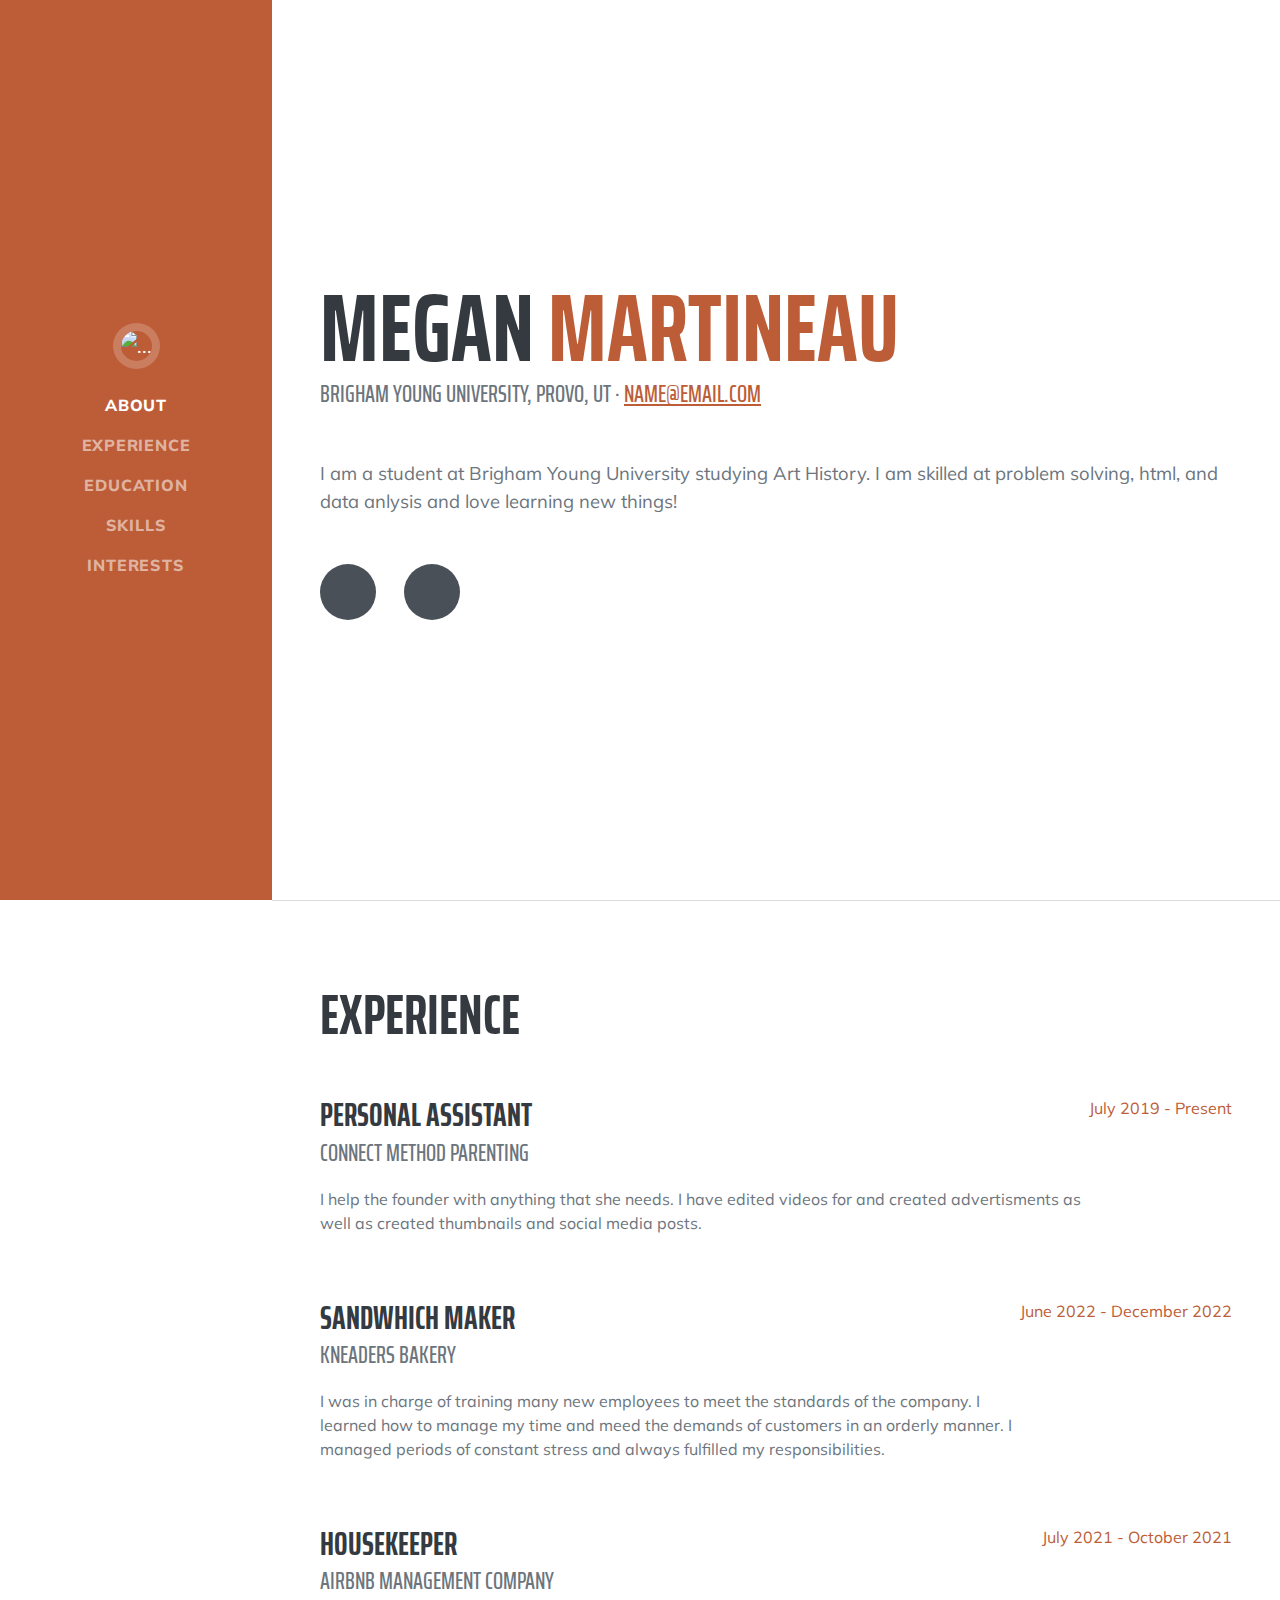
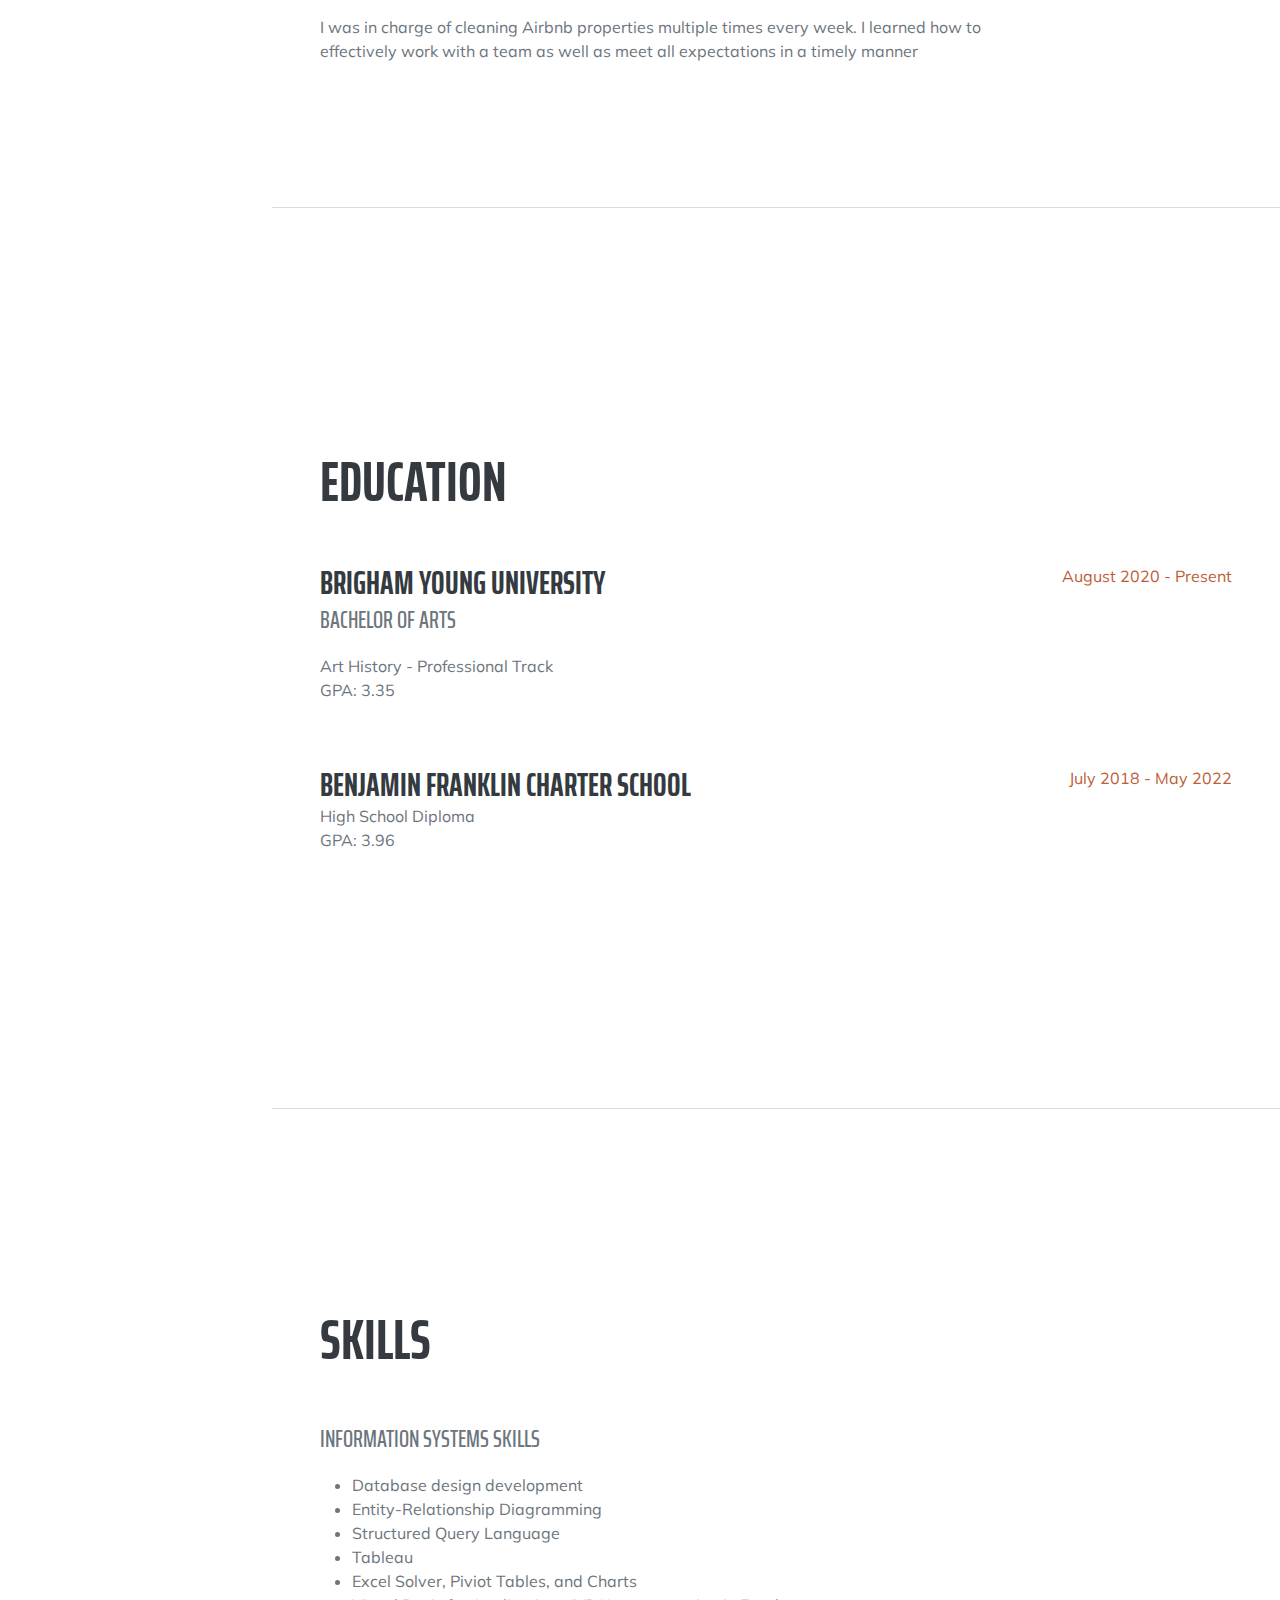
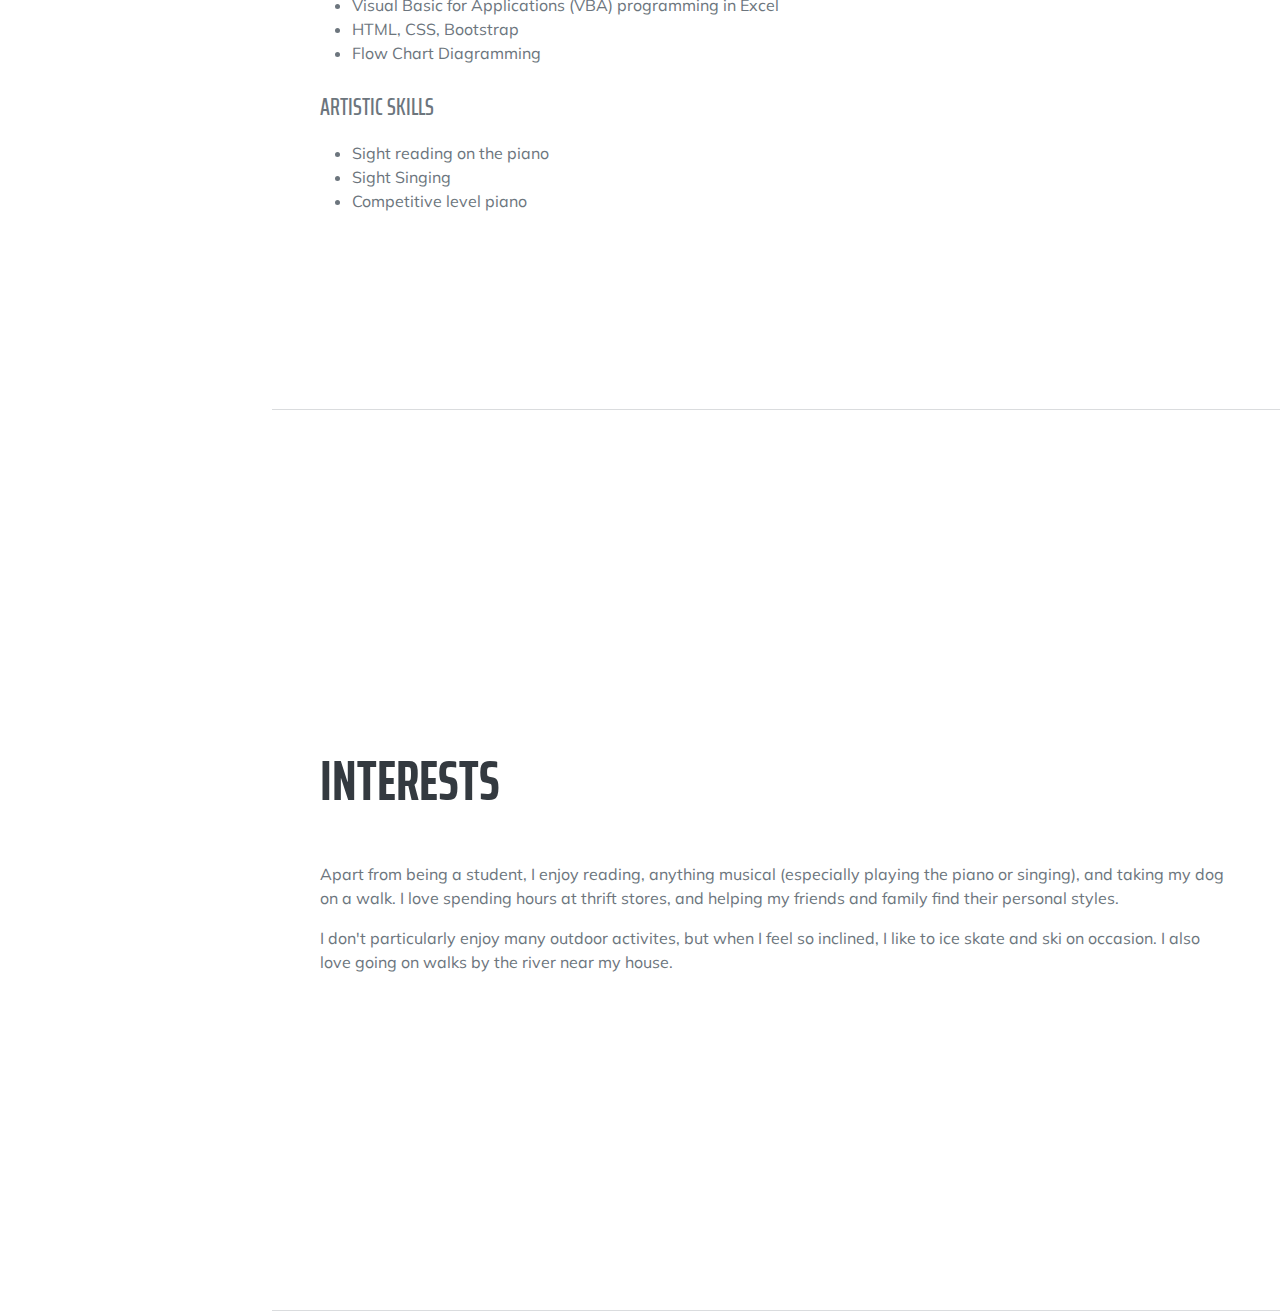
==== index.html @ 2f8fb3c6 "Add files via upload" ====
<!DOCTYPE html>
<html lang="en">
    <head>
        <meta charset="utf-8" />
        <meta name="viewport" content="width=device-width, initial-scale=1, shrink-to-fit=no" />
        <meta name="description" content="" />
        <meta name="author" content="" />
        <title>Megan Martineau</title>
        <link rel="icon" type="image/x-icon" href="assets/img/backpack.png" />
        <!-- Font Awesome icons (free version)-->
        <script src="https://use.fontawesome.com/releases/v6.1.0/js/all.js" crossorigin="anonymous"></script>
        <!-- Google fonts-->
        <link href="https://fonts.googleapis.com/css?family=Saira+Extra+Condensed:500,700" rel="stylesheet" type="text/css" />
        <link href="https://fonts.googleapis.com/css?family=Muli:400,400i,800,800i" rel="stylesheet" type="text/css" />
        <!-- Core theme CSS (includes Bootstrap)-->
        <link href="css/styles.css" rel="stylesheet" />
    </head>
    <body id="page-top">
        <!-- Navigation-->
        <nav class="navbar navbar-expand-lg navbar-dark bg-primary fixed-top" id="sideNav">
            <a class="navbar-brand js-scroll-trigger" href="#page-top">
                <span class="d-block d-lg-none">Megan Martineau</span>
                <span class="d-none d-lg-block"><img class="img-fluid img-profile mx-auto mb-2 rounded-circle" src="assets/img/megan-profile.JPG" alt="..." /></span>
            </a>
            <button class="navbar-toggler" type="button" data-bs-toggle="collapse" data-bs-target="#navbarResponsive" aria-controls="navbarResponsive" aria-expanded="false" aria-label="Toggle navigation"><span class="navbar-toggler-icon"></span></button>
            <div class="collapse navbar-collapse" id="navbarResponsive">
                <ul class="navbar-nav">
                    <li class="nav-item"><a class="nav-link js-scroll-trigger" href="#about">About</a></li>
                    <li class="nav-item"><a class="nav-link js-scroll-trigger" href="#experience">Experience</a></li>
                    <li class="nav-item"><a class="nav-link js-scroll-trigger" href="#education">Education</a></li>
                    <li class="nav-item"><a class="nav-link js-scroll-trigger" href="#skills">Skills</a></li>
                    <li class="nav-item"><a class="nav-link js-scroll-trigger" href="#interests">Interests</a></li>
                  <!--  <li class="nav-item"><a class="nav-link js-scroll-trigger" href="#awards">Awards</a></li>-->
                </ul>
            </div>
        </nav>
        <!-- Page Content-->
        <div class="container-fluid p-0">
            <!-- About-->
            <section class="resume-section" id="about">
                <div class="resume-section-content">
                    <h1 class="mb-0">
                        Megan
                        <span class="text-primary">Martineau</span>
                    </h1>
                    <div class="subheading mb-5">
                        Brigham Young University, Provo, UT ·
                        <a href="mailto:name@email.com">name@email.com</a>
                    </div>
                    <p class="lead mb-5">I am a student at Brigham Young University studying Art History. I am skilled at problem solving, html, and data anlysis and love learning new things! </p>
                    <div class="social-icons">
                        <a class="social-icon" href="https://www.linkedin.com/in/megan-martineau" target="_blank"><i class="fab fa-linkedin-in"></i></a>
                        <a class="social-icon" href="https://www.facebook.com/megan.martineau.58/" target="_blank"><i class="fab fa-facebook-f"></i></a>
                    </div>
                </div>
            </section>
            <hr class="m-0" />
            <!-- Experience-->
            <section class="resume-section" id="experience">
                <div class="resume-section-content">
                    <h2 class="mb-5">Experience</h2>
                    <div class="d-flex flex-column flex-md-row justify-content-between mb-5">
                        <div class="flex-grow-1">
                            <h3 class="mb-0">Personal Assistant</h3>
                            <div class="subheading mb-3">Connect Method Parenting</div>
                            <p>I help the founder with anything that she needs. I have edited videos for  and created advertisments as well as created thumbnails and social media posts.</p>
                        </div>
                        <div class="flex-shrink-0"><span class="text-primary">July 2019 - Present</span></div>
                    </div>
                    <div class="d-flex flex-column flex-md-row justify-content-between mb-5">
                        <div class="flex-grow-1">
                            <h3 class="mb-0">Sandwhich maker</h3>
                            <div class="subheading mb-3">Kneaders Bakery</div>
                            <p>I was in charge of training many new employees to meet the standards of the company. I learned how to manage my time and meed the demands of customers in an orderly manner. I managed periods of constant stress and always fulfilled my responsibilities.</p>
                        </div>
                        <div class="flex-shrink-0"><span class="text-primary">June 2022 - December 2022</span></div>
                    </div>
                    <div class="d-flex flex-column flex-md-row justify-content-between mb-5">
                        <div class="flex-grow-1">
                            <h3 class="mb-0">Housekeeper</h3>
                            <div class="subheading mb-3">Airbnb management company</div>
                            <p>I was in charge of cleaning Airbnb properties multiple times every week. I learned how to effectively work with a team as well as meet all expectations in a timely manner</p>
                        </div>
                        <div class="flex-shrink-0"><span class="text-primary">July 2021 - October 2021</span></div>
                    </div>
                </div>
            </section>
            <hr class="m-0" />
            <!-- Education-->
            <section class="resume-section" id="education">
                <div class="resume-section-content">
                    <h2 class="mb-5">Education</h2>
                    <div class="d-flex flex-column flex-md-row justify-content-between mb-5">
                        <div class="flex-grow-1">
                            <h3 class="mb-0">Brigham Young University</h3>
                            <div class="subheading mb-3">Bachelor of Arts</div>
                            <div>Art History - Professional Track</div>
                            <p>GPA: 3.35</p>
                        </div>
                        <div class="flex-shrink-0"><span class="text-primary">August 2020 - Present</span></div>
                    </div>
                    <div class="d-flex flex-column flex-md-row justify-content-between">
                        <div class="flex-grow-1">
                            <h3 class="mb-0">Benjamin Franklin Charter School</h3>
                            <div>High School Diploma</div>
                            <p>GPA: 3.96</p>
                        </div>
                        <div class="flex-shrink-0"><span class="text-primary">July 2018 - May 2022</span></div>
                    </div>
                </div>
            </section>
            <hr class="m-0" />
            <!-- Skills-->
            <section class="resume-section" id="skills">
                <div class="resume-section-content">
                    <h2 class="mb-5">Skills</h2>
                   <!-- <div class="subheading mb-3">Information Systems skills</div>
                    <ul class="list-inline dev-icons">
                        <li class="list-inline-item"><i class="fab fa-html5"></i></li>
                        <li class="list-inline-item"><i class="fab fa-css3-alt"></i></li>
                        <li class="list-inline-item"><i class="fab fa-js-square"></i></li>
                        <li class="list-inline-item"><i class="fab fa-angular"></i></li>
                        <li class="list-inline-item"><i class="fab fa-react"></i></li>
                        <li class="list-inline-item"><i class="fab fa-node-js"></i></li>
                        <li class="list-inline-item"><i class="fab fa-sass"></i></li>
                        <li class="list-inline-item"><i class="fab fa-less"></i></li>
                        <li class="list-inline-item"><i class="fab fa-wordpress"></i></li>
                        <li class="list-inline-item"><i class="fab fa-gulp"></i></li>
                        <li class="list-inline-item"><i class="fab fa-grunt"></i></li>
                        <li class="list-inline-item"><i class="fab fa-npm"></i></li>
                    </ul>-->
                    <div class="subheading mb-3">Information Systems skills</div>
                    <ul class="fa-ul mb-0">
                        <li>
                            <span class="fa-li"><i class="fas fa-check"></i></span>
                            Database design development
                        </li>
                        <li>
                            <span class="fa-li"><i class="fas fa-check"></i></span>
                            Entity-Relationship Diagramming
                        </li>
                        <li>
                            <span class="fa-li"><i class="fas fa-check"></i></span>
                            Structured Query Language
                        </li>
                        <li>
                            <span class="fa-li"><i class="fas fa-check"></i></span>
                            Tableau
                        </li>
                        <li>
                            <span class="fa-li"><i class="fas fa-check"></i></span>
                            Excel Solver, Piviot Tables, and Charts
                        </li>
                         <li>
                            <span class="fa-li"><i class="fas fa-check"></i></span>
                            Visual Basic for Applications (VBA) programming in Excel
                        </li>
                        <li>
                            <span class="fa-li"><i class="fas fa-check"></i></span>
                            HTML, CSS, Bootstrap
                        </li>
                        <li>
                            <span class="fa-li"><i class="fas fa-check"></i></span>
                            Flow Chart Diagramming
                        </li>
                    </ul><br>
                    <div class="subheading mb-3">Artistic skills</div>
                    <ul class="fa-ul mb-0">
                        <li>
                            <span class="fa-li"><i class="fas fa-check"></i></span>
                            Sight reading on the piano
                        </li>
                        <li>
                            <span class="fa-li"><i class="fas fa-check"></i></span>
                            Sight Singing
                        </li>
                        <li>
                            <span class="fa-li"><i class="fas fa-check"></i></span>
                            Competitive level piano
                        </li>
                    </ul>
                </div>
            </section>
            <hr class="m-0" />
            <!-- Interests-->
            <section class="resume-section" id="interests">
                <div class="resume-section-content">
                    <h2 class="mb-5">Interests</h2>
                    <p>Apart from being a student, I enjoy reading, anything musical (especially playing the piano or singing), and taking my dog on a walk. I love spending hours at thrift stores, and helping my friends and family find their personal styles. </p>
                    <p class="mb-0">I don't particularly enjoy many outdoor activites, but when I feel so inclined, I like to ice skate and ski on occasion. I also love going on walks by the river near my house.</p>
                </div>
            </section>
            <hr class="m-0" />
            <!-- Awards
            <section class="resume-section" id="awards">
                <div class="resume-section-content">
                    <h2 class="mb-5">Awards & Certifications</h2>
                    <ul class="fa-ul mb-0">
                        <li>
                            <span class="fa-li"><i class="fas fa-trophy text-warning"></i></span>
                            Google Analytics Certified Developer
                        </li>
                        <li>
                            <span class="fa-li"><i class="fas fa-trophy text-warning"></i></span>
                            Mobile Web Specialist - Google Certification
                        </li>
                        <li>
                            <span class="fa-li"><i class="fas fa-trophy text-warning"></i></span>
                            1
                            <sup>st</sup>
                            Place - University of Colorado Boulder - Emerging Tech Competition 2009
                        </li>
                        <li>
                            <span class="fa-li"><i class="fas fa-trophy text-warning"></i></span>
                            1
                            <sup>st</sup>
                            Place - University of Colorado Boulder - Adobe Creative Jam 2008 (UI Design Category)
                        </li>
                        <li>
                            <span class="fa-li"><i class="fas fa-trophy text-warning"></i></span>
                            2
                            <sup>nd</sup>
                            Place - University of Colorado Boulder - Emerging Tech Competition 2008
                        </li>
                        <li>
                            <span class="fa-li"><i class="fas fa-trophy text-warning"></i></span>
                            1
                            <sup>st</sup>
                            Place - James Buchanan High School - Hackathon 2006
                        </li>
                        <li>
                            <span class="fa-li"><i class="fas fa-trophy text-warning"></i></span>
                            3
                            <sup>rd</sup>
                            Place - James Buchanan High School - Hackathon 2005
                        </li>
                    </ul>
                </div>
            </section>-->
        </div>
        <!-- Bootstrap core JS-->
        <script src="https://cdn.jsdelivr.net/npm/bootstrap@5.1.3/dist/js/bootstrap.bundle.min.js"></script>
        <!-- Core theme JS-->
        <script src="js/scripts.js"></script>
    </body>
</html>
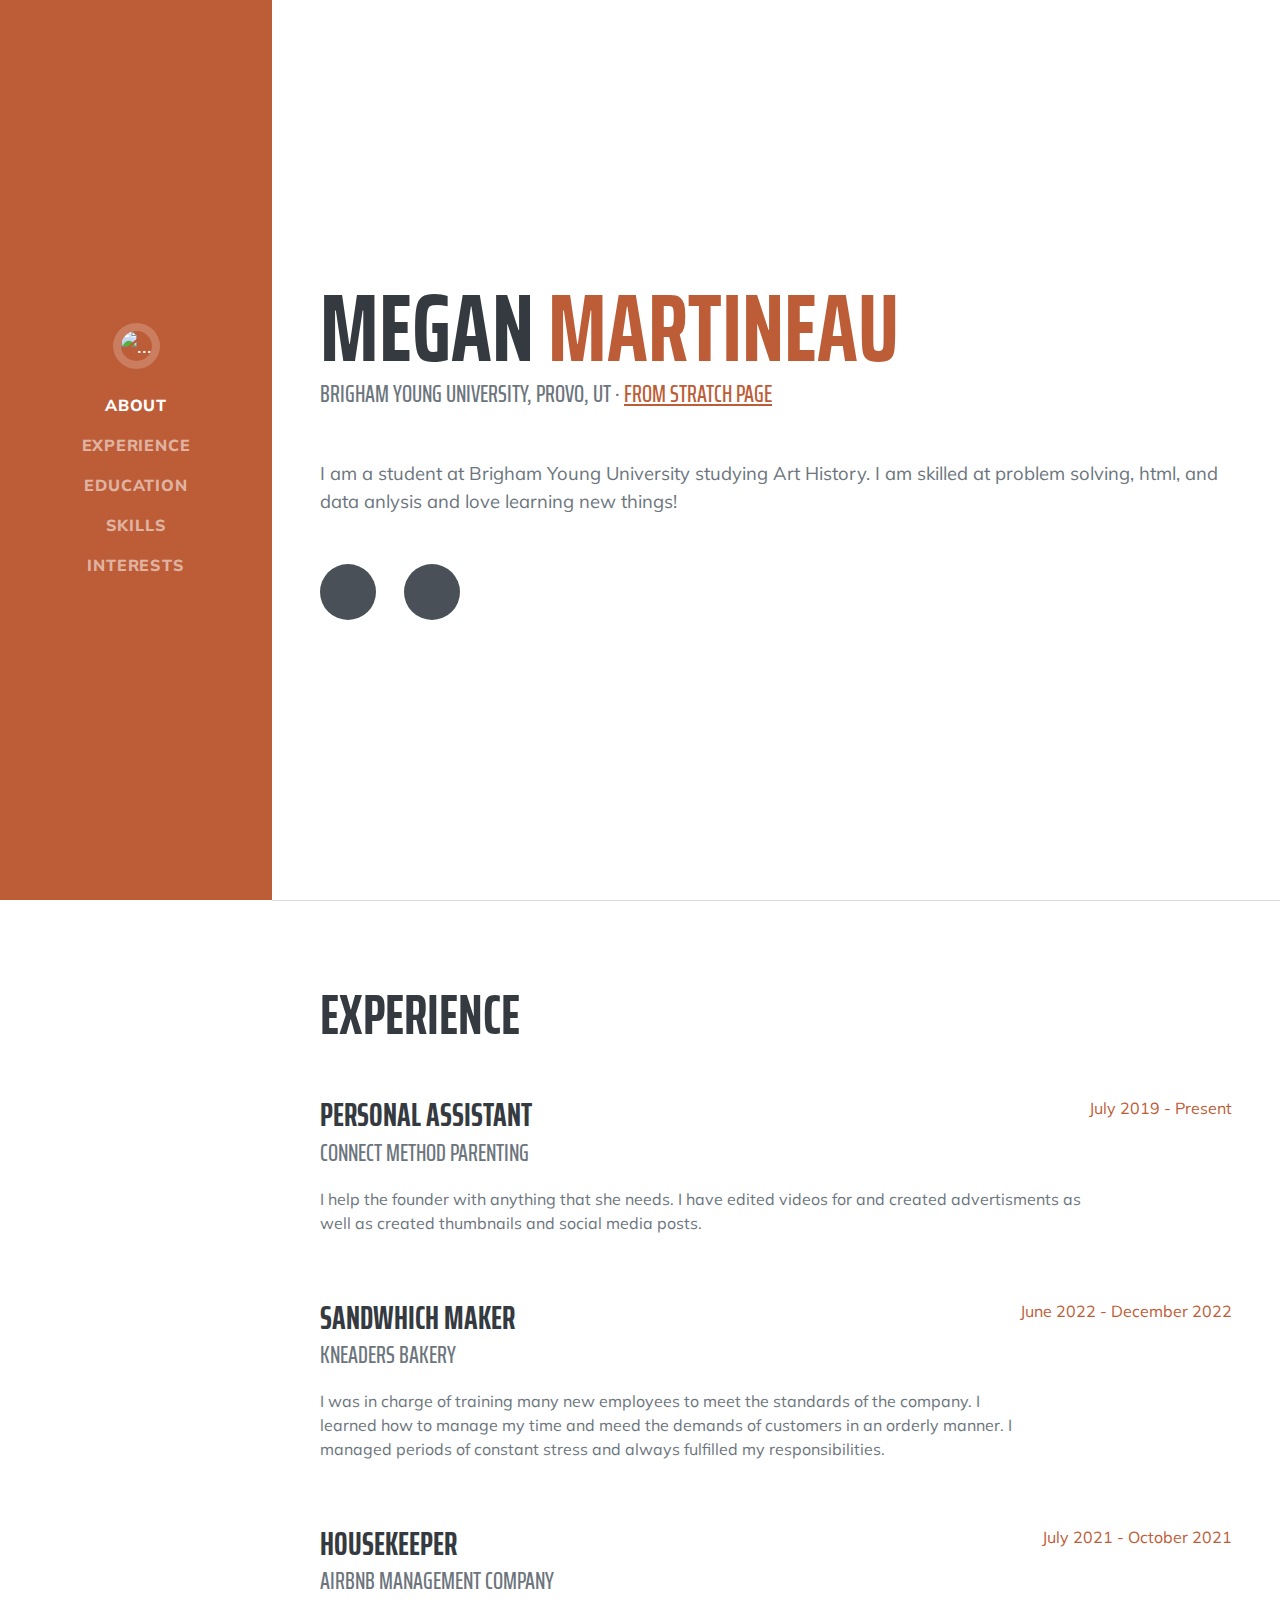
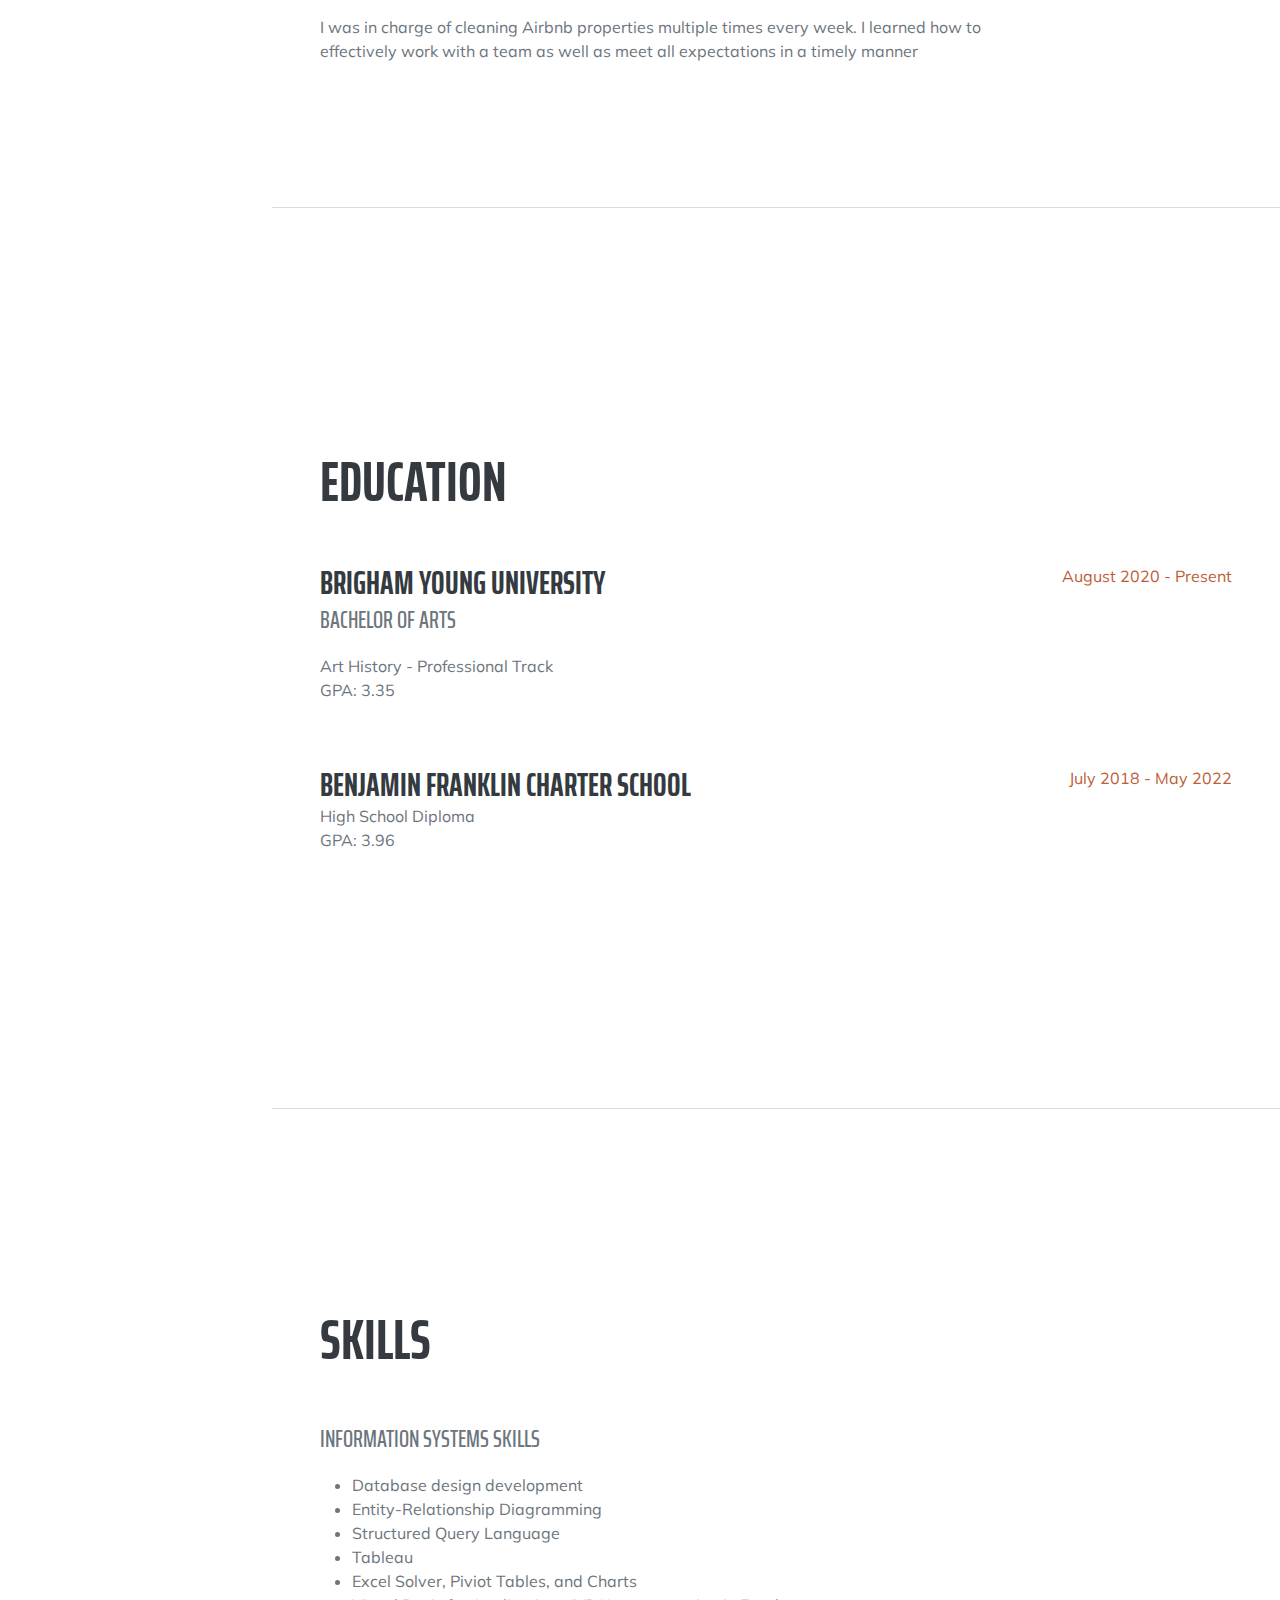
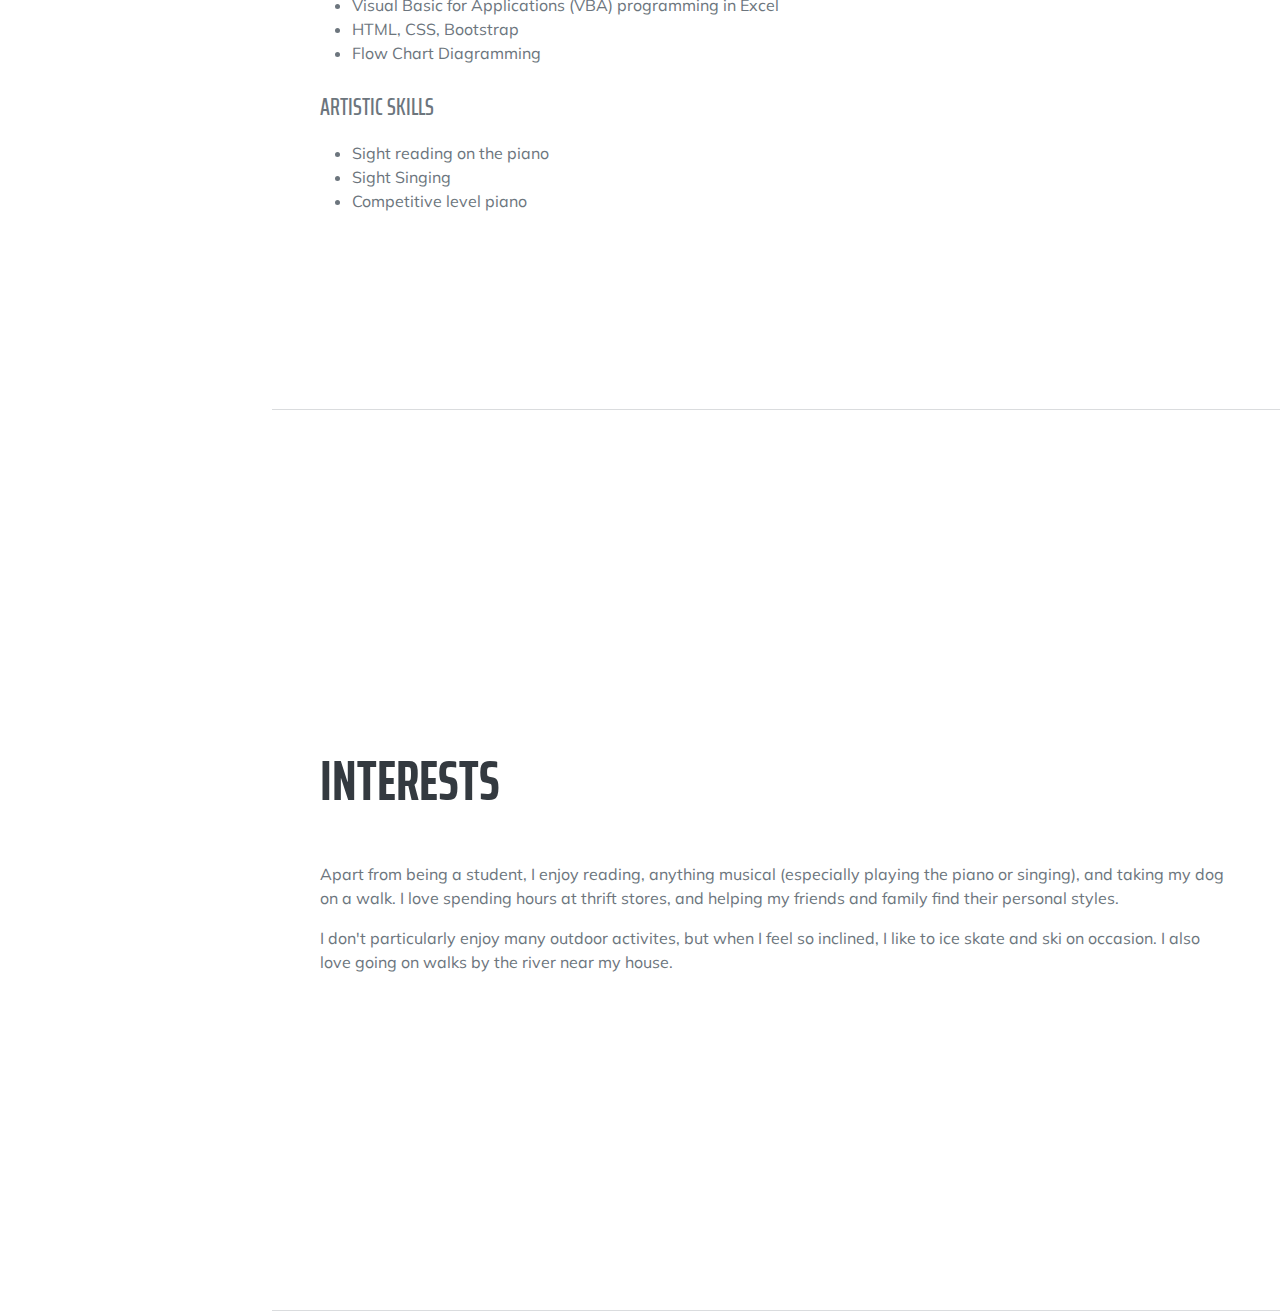
==== commit 17535f2f: "Update index.html" ====
--- a/index.html
+++ b/index.html
@@ -45,7 +45,7 @@
                     </h1>
                     <div class="subheading mb-5">
                         Brigham Young University, Provo, UT ·
-                        <a href="mailto:name@email.com">name@email.com</a>
+                        <a href="html/from-scratch-page">From stratch page</a>
                     </div>
                     <p class="lead mb-5">I am a student at Brigham Young University studying Art History. I am skilled at problem solving, html, and data anlysis and love learning new things! </p>
                     <div class="social-icons">
